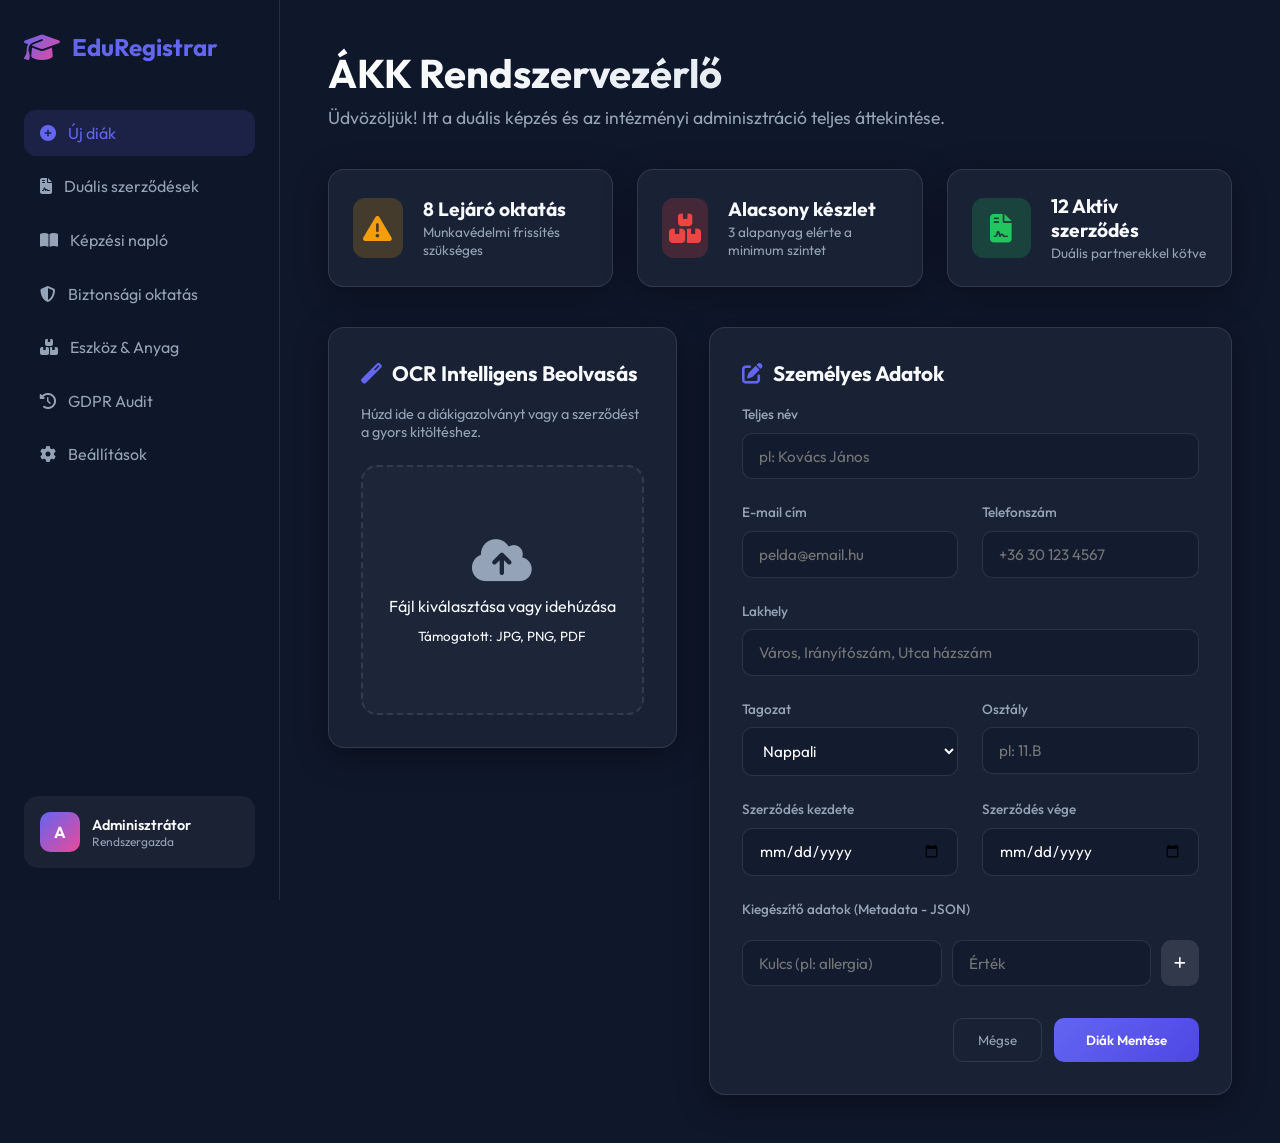
==== index.html @ 6812e7cc "Initial commit for Tiszalöki ÁKK system" ====
<!DOCTYPE html>
<html lang="hu">
<head>
    <meta charset="UTF-8">
    <meta name="viewport" content="width=device-width, initial-scale=1.0">
    <title>Iskolai Nyilvántartó - Adatbevitel</title>
    <link rel="stylesheet" href="styles.css">
    <link href="https://fonts.googleapis.com/css2?family=Outfit:wght@300;400;600;700&display=swap" rel="stylesheet">
    <link rel="stylesheet" href="https://cdnjs.cloudflare.com/ajax/libs/font-awesome/6.4.0/css/all.min.css">
</head>
<body>
    <div class="app-container">
        <!-- Sidebar -->
        <aside class="sidebar">
            <div class="logo">
                <i class="fas fa-graduation-cap"></i>
                <span>EduRegistrar</span>
            </div>
            <nav>
                <a href="#" class="active"><i class="fas fa-plus-circle"></i> Új diák</a>
                <a href="#"><i class="fas fa-file-contract"></i> Duális szerződések</a>
                <a href="#"><i class="fas fa-book-open"></i> Képzési napló</a>
                <a href="#"><i class="fas fa-shield-alt"></i> Biztonsági oktatás</a>
                <a href="#"><i class="fas fa-boxes"></i> Eszköz & Anyag</a>
                <a href="#"><i class="fas fa-history"></i> GDPR Audit</a>
                <a href="#"><i class="fas fa-cog"></i> Beállítások</a>
            </nav>
            <div class="user-profile">
                <div class="avatar">A</div>
                <div class="info">
                    <span class="name">Adminisztrátor</span>
                    <span class="role">Rendszergazda</span>
                </div>
            </div>
        </aside>

        <!-- Main Content -->
        <main class="main-content">
            <header>
                <h1>ÁKK Rendszervezérlő</h1>
                <p>Üdvözöljük! Itt a duális képzés és az intézményi adminisztráció teljes áttekintése.</p>
            </header>

            <!-- Dashboard Shortcuts / Stats -->
            <div class="dashboard-stats">
                <div class="stat-card warning">
                    <i class="fas fa-exclamation-triangle"></i>
                    <div class="stat-info">
                        <h3>8 Lejáró oktatás</h3>
                        <p>Munkavédelmi frissítés szükséges</p>
                    </div>
                </div>
                <div class="stat-card danger">
                    <i class="fas fa-boxes"></i>
                    <div class="stat-info">
                        <h3>Alacsony készlet</h3>
                        <p>3 alapanyag elérte a minimum szintet</p>
                    </div>
                </div>
                <div class="stat-card success">
                    <i class="fas fa-file-contract"></i>
                    <div class="stat-info">
                        <h3>12 Aktív szerződés</h3>
                        <p>Duális partnerekkel kötve</p>
                    </div>
                </div>
            </div>

            <div class="content-grid">
                <!-- Left Side: OCR Upload -->
                <section class="ocr-section">
                    <div class="card">
                        <h3><i class="fas fa-magic"></i> OCR Intelligens Beolvasás</h3>
                        <p>Húzd ide a diákigazolványt vagy a szerződést a gyors kitöltéshez.</p>
                        
                        <div class="drop-zone" id="dropZone">
                            <i class="fas fa-cloud-upload-alt"></i>
                            <span>Fájl kiválasztása vagy idehúzása</span>
                            <small>Támogatott: JPG, PNG, PDF</small>
                            <input type="file" id="fileInput" hidden>
                        </div>

                        <div class="ocr-status" id="ocrStatus">
                            <div class="loader-container" id="ocrLoader" style="display:none;">
                                <div class="loader"></div>
                                <span id="ocrText">Elemzés folyamatban...</span>
                            </div>
                            <div class="success-msg" id="ocrSuccess" style="display:none;">
                                <i class="fas fa-check-circle"></i> Adatok sikeresen kinyerve!
                            </div>
                        </div>
                        
                        <div class="preview-container" id="previewContainer">
                            <!-- Image preview will appear here -->
                        </div>
                    </div>
                </section>

                <!-- Right Side: Manual Form -->
                <section class="form-section">
                    <div class="card">
                        <h3><i class="fas fa-edit"></i> Személyes Adatok</h3>
                        <form id="studentForm">
                            <div class="form-group">
                                <label for="nev">Teljes név</label>
                                <input type="text" id="nev" placeholder="pl: Kovács János" required>
                            </div>
                            
                            <div class="form-row">
                                <div class="form-group">
                                    <label for="email">E-mail cím</label>
                                    <input type="email" id="email" placeholder="pelda@email.hu" required>
                                </div>
                                <div class="form-group">
                                    <label for="telefon">Telefonszám</label>
                                    <input type="tel" id="telefon" placeholder="+36 30 123 4567">
                                </div>
                            </div>

                            <div class="form-group">
                                <label for="lakhely">Lakhely</label>
                                <input type="text" id="lakhely" placeholder="Város, Irányítószám, Utca házszám">
                            </div>

                            <div class="form-row">
                                <div class="form-group">
                                    <label for="tagozat">Tagozat</label>
                                    <select id="tagozat">
                                        <option value="nappali">Nappali</option>
                                        <option value="felnőtt">Felnőtt</option>
                                    </select>
                                </div>
                                <div class="form-group">
                                    <label for="osztaly">Osztály</label>
                                    <input type="text" id="osztaly" placeholder="pl: 11.B">
                                </div>
                            </div>

                            <div class="form-row">
                                <div class="form-group">
                                    <label for="szerzodes_kezdet">Szerződés kezdete</label>
                                    <input type="date" id="szerzodes_kezdet">
                                </div>
                                <div class="form-group">
                                    <label for="szerzodes_vege">Szerződés vége</label>
                                    <input type="date" id="szerzodes_vege">
                                </div>
                            </div>

                            <div class="form-group">
                                <label>Kiegészítő adatok (Metadata - JSON)</label>
                                <div class="metadata-tags" id="metadataTags">
                                    <!-- Dynamic tags -->
                                </div>
                                <div class="metadata-input">
                                    <input type="text" id="metaKey" placeholder="Kulcs (pl: allergia)">
                                    <input type="text" id="metaValue" placeholder="Érték">
                                    <button type="button" class="btn-secondary" id="addMeta"><i class="fas fa-plus"></i></button>
                                </div>
                            </div>

                            <div class="form-actions">
                                <button type="reset" class="btn-outline">Mégse</button>
                                <button type="submit" class="btn-primary">Diák Mentése</button>
                            </div>
                        </form>
                    </div>
                </section>
            </div>
        </main>
    </div>

    <script src="script.js"></script>
</body>
</html>
---- styles.css ----
:root {
    --primary: #6366f1;
    --primary-dark: #4f46e5;
    --secondary: #ec4899;
    --bg-main: #0f172a;
    --bg-card: rgba(30, 41, 59, 0.7);
    --text-main: #f8fafc;
    --text-dim: #94a3b8;
    --border: rgba(255, 255, 255, 0.1);
    --glass-shadow: 0 8px 32px 0 rgba(0, 0, 0, 0.37);
    --radius: 16px;
    --transition: all 0.3s cubic-bezier(0.4, 0, 0.2, 1);
}

* {
    margin: 0;
    padding: 0;
    box-sizing: border-box;
    font-family: 'Outfit', sans-serif;
}

body {
    background-color: var(--bg-main);
    color: var(--text-main);
    min-height: 100vh;
    overflow-x: hidden;
}

.app-container {
    display: flex;
    min-height: 100vh;
}

/* Sidebar Styling */
.sidebar {
    width: 280px;
    background: rgba(15, 23, 42, 0.95);
    backdrop-filter: blur(10px);
    border-right: 1px solid var(--border);
    padding: 2rem 1.5rem;
    display: flex;
    flex-direction: column;
    position: fixed;
    height: 100vh;
}

.logo {
    display: flex;
    align-items: center;
    gap: 12px;
    font-size: 1.5rem;
    font-weight: 700;
    color: var(--primary);
    margin-bottom: 3rem;
}

.logo i {
    font-size: 1.8rem;
    background: linear-gradient(135deg, var(--primary), var(--secondary));
    -webkit-background-clip: text;
    background-clip: text;
    -webkit-text-fill-color: transparent;
}

nav {
    display: flex;
    flex-direction: column;
    gap: 8px;
    flex: 1;
}

nav a {
    text-decoration: none;
    color: var(--text-dim);
    padding: 0.8rem 1rem;
    border-radius: 12px;
    display: flex;
    align-items: center;
    gap: 12px;
    transition: var(--transition);
}

nav a:hover, nav a.active {
    background: rgba(99, 102, 241, 0.15);
    color: var(--primary);
}

.user-profile {
    margin-top: auto;
    padding: 1rem;
    background: rgba(255, 255, 255, 0.05);
    border-radius: 14px;
    display: flex;
    align-items: center;
    gap: 12px;
}

.avatar {
    width: 40px;
    height: 40px;
    border-radius: 10px;
    background: linear-gradient(135deg, var(--primary), var(--secondary));
    display: grid;
    place-items: center;
    font-weight: bold;
}

.info span {
    display: block;
}

.info .name { font-size: 0.9rem; font-weight: 600; }
.info .role { font-size: 0.75rem; color: var(--text-dim); }

/* Main Content Styling */
.main-content {
    margin-left: 280px;
    flex: 1;
    padding: 3rem;
}

header {
    margin-bottom: 2.5rem;
}

header h1 {
    font-size: 2.5rem;
    margin-bottom: 0.5rem;
    background: linear-gradient(135deg, #fff 0%, #cbd5e1 100%);
    -webkit-background-clip: text;
    background-clip: text;
    -webkit-text-fill-color: transparent;
}

header p {
    color: var(--text-dim);
    font-size: 1.1rem;
}

/* Dashboard Stats */
.dashboard-stats {
    display: grid;
    grid-template-columns: repeat(3, 1fr);
    gap: 1.5rem;
    margin-bottom: 2.5rem;
}

.stat-card {
    background: var(--bg-card);
    border: 1px solid var(--border);
    border-radius: var(--radius);
    padding: 1.5rem;
    display: flex;
    align-items: center;
    gap: 1.25rem;
    box-shadow: var(--glass-shadow);
    transition: var(--transition);
}

.stat-card:hover { transform: translateY(-5px); }

.stat-card i {
    font-size: 1.8rem;
    width: 60px;
    height: 60px;
    border-radius: 12px;
    display: grid;
    place-items: center;
}

.stat-card.warning i { background: rgba(245, 158, 11, 0.2); color: #f59e0b; }
.stat-card.danger i { background: rgba(239, 68, 68, 0.2); color: #ef4444; }
.stat-card.success i { background: rgba(34, 197, 94, 0.2); color: #22c55e; }

.stat-info h3 { font-size: 1.2rem; margin-bottom: 2px; }
.stat-info p { color: var(--text-dim); font-size: 0.85rem; }

.content-grid {
    display: grid;
    grid-template-columns: 1fr 1.5fr;
    gap: 2rem;
}

/* Card & Form Styling */
.card {
    background: var(--bg-card);
    backdrop-filter: blur(12px);
    border: 1px solid var(--border);
    border-radius: var(--radius);
    padding: 2rem;
    box-shadow: var(--glass-shadow);
}

.card h3 {
    margin-bottom: 1.2rem;
    font-size: 1.3rem;
    display: flex;
    align-items: center;
    gap: 10px;
}

.card h3 i { color: var(--primary); }

.card p {
    color: var(--text-dim);
    font-size: 0.9rem;
    margin-bottom: 1.5rem;
}

/* OCR Section */
.drop-zone {
    height: 250px;
    border: 2px dashed var(--border);
    border-radius: var(--radius);
    display: flex;
    flex-direction: column;
    align-items: center;
    justify-content: center;
    gap: 12px;
    cursor: pointer;
    transition: var(--transition);
    background: rgba(255, 255, 255, 0.02);
}

.drop-zone:hover, .drop-zone.dragover {
    border-color: var(--primary);
    background: rgba(99, 102, 241, 0.05);
}

.drop-zone i {
    font-size: 3rem;
    color: var(--text-dim);
}

/* Form Styling */
.form-group {
    margin-bottom: 1.5rem;
}

.form-row {
    display: grid;
    grid-template-columns: 1fr 1fr;
    gap: 1.5rem;
}

label {
    display: block;
    font-size: 0.85rem;
    font-weight: 500;
    color: var(--text-dim);
    margin-bottom: 0.6rem;
}

input, select, textarea {
    width: 100%;
    background: rgba(15, 23, 42, 0.5);
    border: 1px solid var(--border);
    border-radius: 10px;
    padding: 0.8rem 1rem;
    color: #fff;
    font-size: 0.95rem;
    transition: var(--transition);
}

input:focus, select:focus {
    outline: none;
    border-color: var(--primary);
    box-shadow: 0 0 0 4px rgba(99, 102, 241, 0.15);
}

/* Multi-tags for Metadata */
.metadata-tags {
    display: flex;
    flex-wrap: wrap;
    gap: 8px;
    margin-bottom: 12px;
}

.tag {
    background: rgba(99, 102, 241, 0.2);
    color: var(--primary);
    padding: 4px 10px;
    border-radius: 20px;
    font-size: 0.8rem;
    display: flex;
    align-items: center;
    gap: 6px;
    border: 1px solid rgba(99, 102, 241, 0.3);
}

.tag i { cursor: pointer; }

.metadata-input {
    display: grid;
    grid-template-columns: 1fr 1fr auto;
    gap: 10px;
}

/* Buttons */
.btn-primary {
    background: linear-gradient(135deg, var(--primary), var(--primary-dark));
    color: #fff;
    border: none;
    padding: 0.8rem 2rem;
    border-radius: 10px;
    font-weight: 600;
    cursor: pointer;
    transition: var(--transition);
}

.btn-primary:hover {
    transform: translateY(-2px);
    box-shadow: 0 10px 20px -5px rgba(99, 102, 241, 0.5);
}

.btn-outline {
    background: transparent;
    border: 1px solid var(--border);
    color: var(--text-dim);
    padding: 0.8rem 1.5rem;
    border-radius: 10px;
    cursor: pointer;
    transition: var(--transition);
}

.btn-outline:hover {
    background: rgba(255, 255, 255, 0.05);
    color: #fff;
}

.btn-secondary {
    background: rgba(255, 255, 255, 0.1);
    color: #fff;
    border: none;
    padding: 0.8rem;
    border-radius: 10px;
    cursor: pointer;
}

.form-actions {
    display: flex;
    justify-content: flex-end;
    gap: 12px;
    margin-top: 2rem;
}

/* Loader Animation */
.loader-container {
    display: flex;
    flex-direction: column;
    align-items: center;
    gap: 15px;
    padding: 20px;
}

.loader {
    width: 40px;
    height: 40px;
    border: 4px solid var(--border);
    border-top: 4px solid var(--primary);
    border-radius: 50%;
    animation: spin 1s linear infinite;
}

@keyframes spin { 100% { transform: rotate(360deg); } }

.success-msg {
    color: #4ade80;
    text-align: center;
    font-weight: 600;
}

@media (max-width: 1024px) {
    .content-grid { grid-template-columns: 1fr; }
    .sidebar { width: 80px; padding: 1.5rem 0.5rem; }
    .sidebar .logo span, .sidebar nav a span, .sidebar .info, .sidebar .user-profile { display: none; }
    .main-content { margin-left: 80px; padding: 2rem; }
}
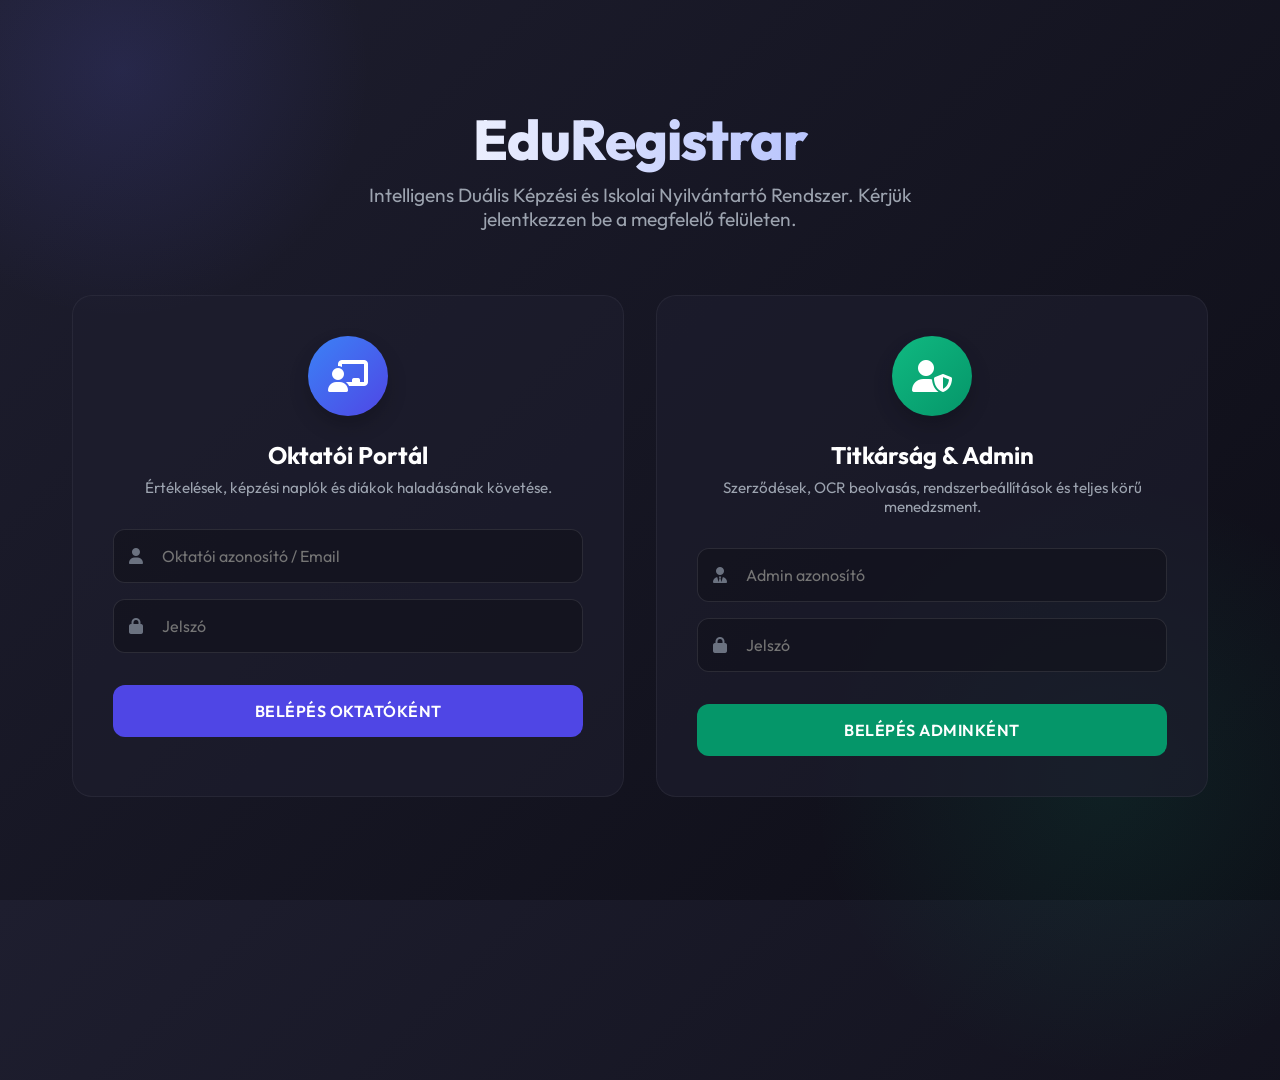
==== commit 08f30d05: "feat: landing page hozzaadasa kettos belepessel és oktatok bevezetese" ====
--- a/index.html
+++ b/index.html
@@ -3,173 +3,303 @@
 <head>
     <meta charset="UTF-8">
     <meta name="viewport" content="width=device-width, initial-scale=1.0">
-    <title>Iskolai Nyilvántartó - Adatbevitel</title>
+    <title>EduRegistrar - Iskolai Nyilvántartó Rendszer</title>
     <link rel="stylesheet" href="styles.css">
-    <link href="https://fonts.googleapis.com/css2?family=Outfit:wght@300;400;600;700&display=swap" rel="stylesheet">
+    <link href="https://fonts.googleapis.com/css2?family=Outfit:wght@300;400;600;700;800&display=swap" rel="stylesheet">
     <link rel="stylesheet" href="https://cdnjs.cloudflare.com/ajax/libs/font-awesome/6.4.0/css/all.min.css">
+    <style>
+        /* Landing Page Specifikus Stílusok */
+        body.landing-page {
+            background: linear-gradient(135deg, #1e1e2f 0%, #0d0d16 100%);
+            display: flex;
+            justify-content: center;
+            align-items: center;
+            min-height: 100vh;
+            margin: 0;
+            overflow: hidden;
+            font-family: 'Outfit', sans-serif;
+            position: relative;
+        }
+
+        /* Dekoratív Háttér Elemek */
+        .landing-page::before {
+            content: '';
+            position: absolute;
+            top: -20%;
+            left: -10%;
+            width: 500px;
+            height: 500px;
+            background: radial-gradient(circle, rgba(99, 102, 241, 0.15) 0%, transparent 70%);
+            border-radius: 50%;
+            z-index: 0;
+            animation: pulse-glow 8s infinite alternate;
+        }
+
+        .landing-page::after {
+            content: '';
+            position: absolute;
+            bottom: -20%;
+            right: -10%;
+            width: 600px;
+            height: 600px;
+            background: radial-gradient(circle, rgba(16, 185, 129, 0.1) 0%, transparent 70%);
+            border-radius: 50%;
+            z-index: 0;
+            animation: pulse-glow 12s infinite alternate reverse;
+        }
+
+        @keyframes pulse-glow {
+            0% { transform: scale(1); opacity: 0.8; }
+            100% { transform: scale(1.2); opacity: 1; }
+        }
+
+        .landing-container {
+            position: relative;
+            z-index: 1;
+            width: 100%;
+            max-width: 1200px;
+            display: flex;
+            flex-direction: column;
+            align-items: center;
+            padding: 2rem;
+        }
+
+        .landing-header {
+            text-align: center;
+            margin-bottom: 4rem;
+            animation: slideDown 0.8s ease-out;
+        }
+
+        .landing-header h1 {
+            font-size: 3.5rem;
+            font-weight: 800;
+            color: #ffffff;
+            margin-bottom: 0.5rem;
+            letter-spacing: -1px;
+            background: linear-gradient(to right, #ffffff, #a5b4fc);
+            -webkit-background-clip: text;
+            -webkit-text-fill-color: transparent;
+        }
+
+        .landing-header p {
+            font-size: 1.2rem;
+            color: #9ca3af;
+            max-width: 600px;
+            margin: 0 auto;
+        }
+
+        .login-grid {
+            display: grid;
+            grid-template-columns: repeat(auto-fit, minmax(320px, 1fr));
+            gap: 2rem;
+            width: 100%;
+            animation: slideUp 0.8s ease-out 0.2s both;
+        }
+
+        .login-card {
+            background: rgba(30, 30, 47, 0.6);
+            backdrop-filter: blur(16px);
+            -webkit-backdrop-filter: blur(16px);
+            border: 1px solid rgba(255, 255, 255, 0.05);
+            border-radius: 20px;
+            padding: 2.5rem;
+            text-align: center;
+            transition: all 0.4s cubic-bezier(0.175, 0.885, 0.32, 1.275);
+            position: relative;
+            overflow: hidden;
+        }
+
+        .login-card::before {
+            content: '';
+            position: absolute;
+            top: 0;
+            left: 0;
+            width: 100%;
+            height: 4px;
+            background: linear-gradient(90deg, transparent, rgba(255, 255, 255, 0.2), transparent);
+            transform: translateX(-100%);
+            transition: transform 0.6s ease;
+        }
+
+        .login-card:hover {
+            transform: translateY(-10px);
+            box-shadow: 0 20px 40px rgba(0, 0, 0, 0.4);
+            border-color: rgba(255, 255, 255, 0.1);
+        }
+
+        .login-card:hover::before {
+            transform: translateX(100%);
+        }
+
+        .login-icon-wrapper {
+            width: 80px;
+            height: 80px;
+            border-radius: 50%;
+            display: flex;
+            align-items: center;
+            justify-content: center;
+            margin: 0 auto 1.5rem;
+            font-size: 2rem;
+            box-shadow: 0 10px 20px rgba(0, 0, 0, 0.2);
+        }
+
+        .instructor-card .login-icon-wrapper {
+            background: linear-gradient(135deg, #3b82f6, #4f46e5);
+            color: white;
+        }
+
+        .admin-card .login-icon-wrapper {
+            background: linear-gradient(135deg, #10b981, #059669);
+            color: white;
+        }
+
+        .login-card h2 {
+            color: #ffffff;
+            font-size: 1.5rem;
+            margin-bottom: 0.5rem;
+        }
+
+        .login-card p {
+            color: #9ca3af;
+            font-size: 0.95rem;
+            margin-bottom: 2rem;
+        }
+
+        .login-form {
+            display: flex;
+            flex-direction: column;
+            gap: 1rem;
+        }
+
+        .input-group {
+            position: relative;
+        }
+
+        .input-group i {
+            position: absolute;
+            left: 1rem;
+            top: 50%;
+            transform: translateY(-50%);
+            color: #6b7280;
+            transition: color 0.3s;
+        }
+
+        .login-input {
+            width: 100%;
+            padding: 1rem 1rem 1rem 3rem;
+            background: rgba(15, 15, 22, 0.5);
+            border: 1px solid rgba(255, 255, 255, 0.1);
+            border-radius: 12px;
+            color: #ffffff;
+            font-family: inherit;
+            font-size: 1rem;
+            transition: all 0.3s;
+            box-sizing: border-box;
+        }
+
+        .login-input:focus {
+            outline: none;
+            border-color: #6366f1;
+            background: rgba(15, 15, 22, 0.8);
+            box-shadow: 0 0 0 3px rgba(99, 102, 241, 0.2);
+        }
+
+        .login-input:focus + i {
+            color: #6366f1;
+        }
+
+        .login-btn {
+            margin-top: 1rem;
+            padding: 1rem;
+            border: none;
+            border-radius: 12px;
+            font-weight: 600;
+            font-size: 1rem;
+            cursor: pointer;
+            transition: all 0.3s;
+            text-transform: uppercase;
+            letter-spacing: 0.5px;
+        }
+
+        .instructor-card .login-btn {
+            background: #4f46e5;
+            color: white;
+        }
+
+        .instructor-card .login-btn:hover {
+            background: #4338ca;
+            box-shadow: 0 5px 15px rgba(79, 70, 229, 0.4);
+        }
+
+        .admin-card .login-btn {
+            background: #059669;
+            color: white;
+        }
+
+        .admin-card .login-btn:hover {
+            background: #047857;
+            box-shadow: 0 5px 15px rgba(5, 150, 105, 0.4);
+        }
+
+        @keyframes slideDown {
+            from { transform: translateY(-30px); opacity: 0; }
+            to { transform: translateY(0); opacity: 1; }
+        }
+
+        @keyframes slideUp {
+            from { transform: translateY(40px); opacity: 0; }
+            to { transform: translateY(0); opacity: 1; }
+        }
+    </style>
 </head>
-<body>
-    <div class="app-container">
-        <!-- Sidebar -->
-        <aside class="sidebar">
-            <div class="logo">
-                <i class="fas fa-graduation-cap"></i>
-                <span>EduRegistrar</span>
+<body class="landing-page">
+    <div class="landing-container">
+        <header class="landing-header">
+            <h1>EduRegistrar</h1>
+            <p>Intelligens Duális Képzési és Iskolai Nyilvántartó Rendszer. Kérjük jelentkezzen be a megfelelő felületen.</p>
+        </header>
+
+        <div class="login-grid">
+            <!-- Oktatói Belépés -->
+            <div class="login-card instructor-card">
+                <div class="login-icon-wrapper">
+                    <i class="fas fa-chalkboard-teacher"></i>
+                </div>
+                <h2>Oktatói Portál</h2>
+                <p>Értékelések, képzési naplók és diákok haladásának követése.</p>
+                <form class="login-form" action="oktato_dashboard.html">
+                    <div class="input-group">
+                        <i class="fas fa-user"></i>
+                        <input type="text" class="login-input" placeholder="Oktatói azonosító / Email" required>
+                    </div>
+                    <div class="input-group">
+                        <i class="fas fa-lock"></i>
+                        <input type="password" class="login-input" placeholder="Jelszó" required>
+                    </div>
+                    <button type="submit" class="login-btn">Belépés Oktatóként</button>
+                </form>
             </div>
-            <nav>
-                <a href="#" class="active"><i class="fas fa-plus-circle"></i> Új diák</a>
-                <a href="#"><i class="fas fa-file-contract"></i> Duális szerződések</a>
-                <a href="#"><i class="fas fa-book-open"></i> Képzési napló</a>
-                <a href="#"><i class="fas fa-shield-alt"></i> Biztonsági oktatás</a>
-                <a href="#"><i class="fas fa-boxes"></i> Eszköz & Anyag</a>
-                <a href="#"><i class="fas fa-history"></i> GDPR Audit</a>
-                <a href="#"><i class="fas fa-cog"></i> Beállítások</a>
-            </nav>
-            <div class="user-profile">
-                <div class="avatar">A</div>
-                <div class="info">
-                    <span class="name">Adminisztrátor</span>
-                    <span class="role">Rendszergazda</span>
+
+            <!-- Adminisztrátori Belépés -->
+            <div class="login-card admin-card">
+                <div class="login-icon-wrapper">
+                    <i class="fas fa-user-shield"></i>
                 </div>
+                <h2>Titkárság & Admin</h2>
+                <p>Szerződések, OCR beolvasás, rendszerbeállítások és teljes körű menedzsment.</p>
+                <form class="login-form" action="admin_dashboard.html">
+                    <div class="input-group">
+                        <i class="fas fa-user-tie"></i>
+                        <input type="text" class="login-input" placeholder="Admin azonosító" required>
+                    </div>
+                    <div class="input-group">
+                        <i class="fas fa-lock"></i>
+                        <input type="password" class="login-input" placeholder="Jelszó" required>
+                    </div>
+                    <button type="submit" class="login-btn">Belépés Adminként</button>
+                </form>
             </div>
-        </aside>
-
-        <!-- Main Content -->
-        <main class="main-content">
-            <header>
-                <h1>ÁKK Rendszervezérlő</h1>
-                <p>Üdvözöljük! Itt a duális képzés és az intézményi adminisztráció teljes áttekintése.</p>
-            </header>
-
-            <!-- Dashboard Shortcuts / Stats -->
-            <div class="dashboard-stats">
-                <div class="stat-card warning">
-                    <i class="fas fa-exclamation-triangle"></i>
-                    <div class="stat-info">
-                        <h3>8 Lejáró oktatás</h3>
-                        <p>Munkavédelmi frissítés szükséges</p>
-                    </div>
-                </div>
-                <div class="stat-card danger">
-                    <i class="fas fa-boxes"></i>
-                    <div class="stat-info">
-                        <h3>Alacsony készlet</h3>
-                        <p>3 alapanyag elérte a minimum szintet</p>
-                    </div>
-                </div>
-                <div class="stat-card success">
-                    <i class="fas fa-file-contract"></i>
-                    <div class="stat-info">
-                        <h3>12 Aktív szerződés</h3>
-                        <p>Duális partnerekkel kötve</p>
-                    </div>
-                </div>
-            </div>
-
-            <div class="content-grid">
-                <!-- Left Side: OCR Upload -->
-                <section class="ocr-section">
-                    <div class="card">
-                        <h3><i class="fas fa-magic"></i> OCR Intelligens Beolvasás</h3>
-                        <p>Húzd ide a diákigazolványt vagy a szerződést a gyors kitöltéshez.</p>
-                        
-                        <div class="drop-zone" id="dropZone">
-                            <i class="fas fa-cloud-upload-alt"></i>
-                            <span>Fájl kiválasztása vagy idehúzása</span>
-                            <small>Támogatott: JPG, PNG, PDF</small>
-                            <input type="file" id="fileInput" hidden>
-                        </div>
-
-                        <div class="ocr-status" id="ocrStatus">
-                            <div class="loader-container" id="ocrLoader" style="display:none;">
-                                <div class="loader"></div>
-                                <span id="ocrText">Elemzés folyamatban...</span>
-                            </div>
-                            <div class="success-msg" id="ocrSuccess" style="display:none;">
-                                <i class="fas fa-check-circle"></i> Adatok sikeresen kinyerve!
-                            </div>
-                        </div>
-                        
-                        <div class="preview-container" id="previewContainer">
-                            <!-- Image preview will appear here -->
-                        </div>
-                    </div>
-                </section>
-
-                <!-- Right Side: Manual Form -->
-                <section class="form-section">
-                    <div class="card">
-                        <h3><i class="fas fa-edit"></i> Személyes Adatok</h3>
-                        <form id="studentForm">
-                            <div class="form-group">
-                                <label for="nev">Teljes név</label>
-                                <input type="text" id="nev" placeholder="pl: Kovács János" required>
-                            </div>
-                            
-                            <div class="form-row">
-                                <div class="form-group">
-                                    <label for="email">E-mail cím</label>
-                                    <input type="email" id="email" placeholder="pelda@email.hu" required>
-                                </div>
-                                <div class="form-group">
-                                    <label for="telefon">Telefonszám</label>
-                                    <input type="tel" id="telefon" placeholder="+36 30 123 4567">
-                                </div>
-                            </div>
-
-                            <div class="form-group">
-                                <label for="lakhely">Lakhely</label>
-                                <input type="text" id="lakhely" placeholder="Város, Irányítószám, Utca házszám">
-                            </div>
-
-                            <div class="form-row">
-                                <div class="form-group">
-                                    <label for="tagozat">Tagozat</label>
-                                    <select id="tagozat">
-                                        <option value="nappali">Nappali</option>
-                                        <option value="felnőtt">Felnőtt</option>
-                                    </select>
-                                </div>
-                                <div class="form-group">
-                                    <label for="osztaly">Osztály</label>
-                                    <input type="text" id="osztaly" placeholder="pl: 11.B">
-                                </div>
-                            </div>
-
-                            <div class="form-row">
-                                <div class="form-group">
-                                    <label for="szerzodes_kezdet">Szerződés kezdete</label>
-                                    <input type="date" id="szerzodes_kezdet">
-                                </div>
-                                <div class="form-group">
-                                    <label for="szerzodes_vege">Szerződés vége</label>
-                                    <input type="date" id="szerzodes_vege">
-                                </div>
-                            </div>
-
-                            <div class="form-group">
-                                <label>Kiegészítő adatok (Metadata - JSON)</label>
-                                <div class="metadata-tags" id="metadataTags">
-                                    <!-- Dynamic tags -->
-                                </div>
-                                <div class="metadata-input">
-                                    <input type="text" id="metaKey" placeholder="Kulcs (pl: allergia)">
-                                    <input type="text" id="metaValue" placeholder="Érték">
-                                    <button type="button" class="btn-secondary" id="addMeta"><i class="fas fa-plus"></i></button>
-                                </div>
-                            </div>
-
-                            <div class="form-actions">
-                                <button type="reset" class="btn-outline">Mégse</button>
-                                <button type="submit" class="btn-primary">Diák Mentése</button>
-                            </div>
-                        </form>
-                    </div>
-                </section>
-            </div>
-        </main>
+        </div>
     </div>
-
-    <script src="script.js"></script>
 </body>
 </html>
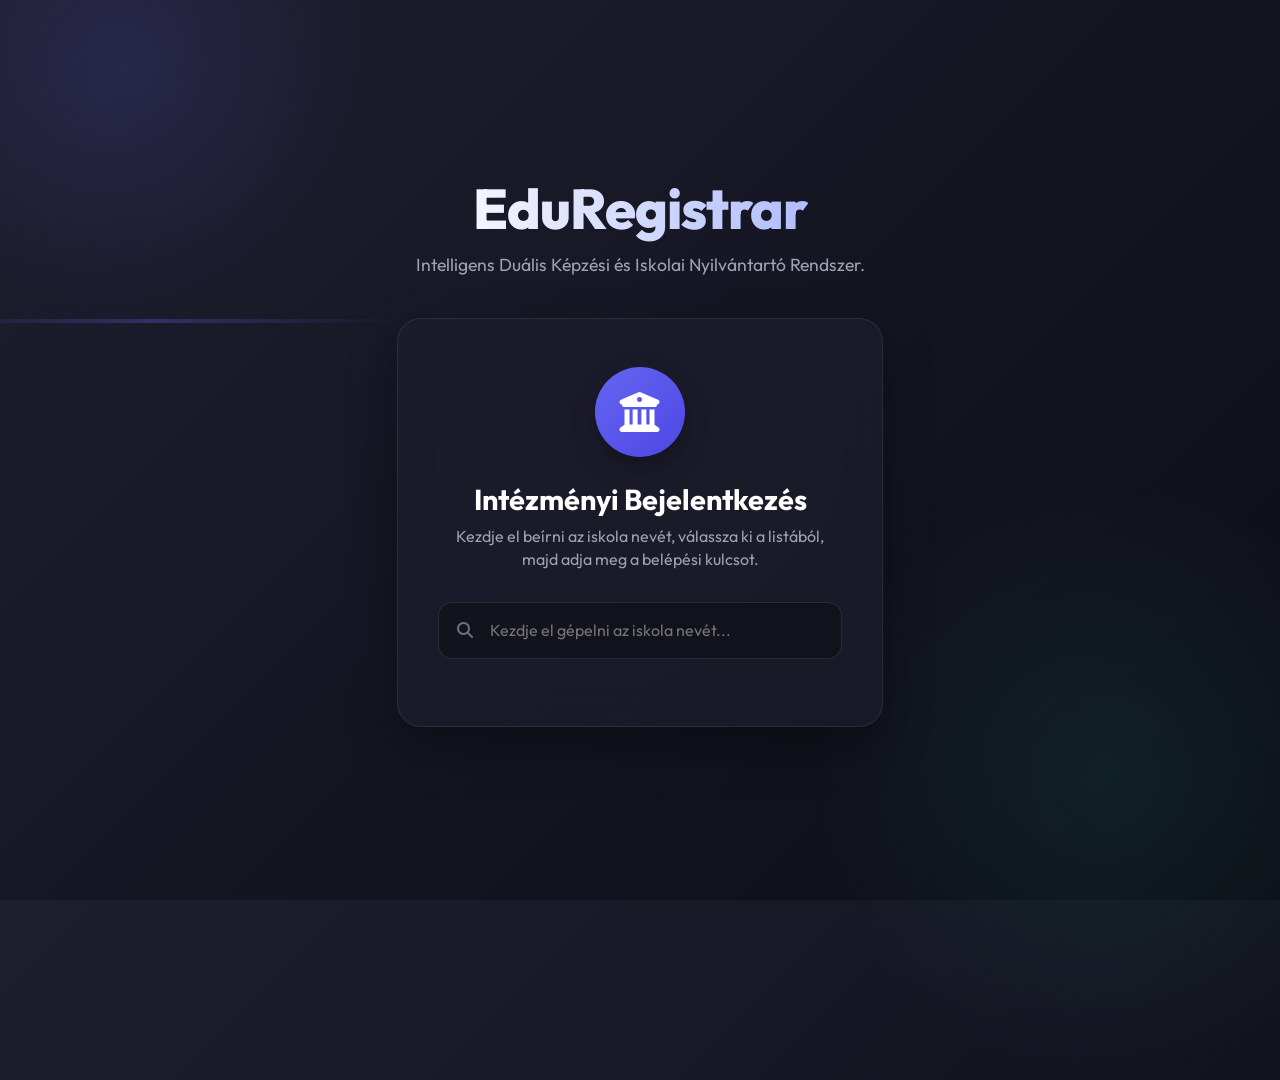
==== commit 5b435e38: "iskolai_belepes" ====
--- a/index.html
+++ b/index.html
@@ -16,7 +16,7 @@
             align-items: center;
             min-height: 100vh;
             margin: 0;
-            overflow: hidden;
+            overflow-y: auto;
             font-family: 'Outfit', sans-serif;
             position: relative;
         }
@@ -57,16 +57,17 @@
             position: relative;
             z-index: 1;
             width: 100%;
-            max-width: 1200px;
+            max-width: 550px;
             display: flex;
             flex-direction: column;
             align-items: center;
             padding: 2rem;
+            box-sizing: border-box;
         }
 
         .landing-header {
             text-align: center;
-            margin-bottom: 4rem;
+            margin-bottom: 2.5rem;
             animation: slideDown 0.8s ease-out;
         }
 
@@ -74,7 +75,7 @@
             font-size: 3.5rem;
             font-weight: 800;
             color: #ffffff;
-            margin-bottom: 0.5rem;
+            margin: 0 0 0.5rem 0;
             letter-spacing: -1px;
             background: linear-gradient(to right, #ffffff, #a5b4fc);
             -webkit-background-clip: text;
@@ -82,31 +83,28 @@
         }
 
         .landing-header p {
-            font-size: 1.2rem;
+            font-size: 1.1rem;
             color: #9ca3af;
-            max-width: 600px;
+            max-width: 450px;
             margin: 0 auto;
-        }
-
-        .login-grid {
-            display: grid;
-            grid-template-columns: repeat(auto-fit, minmax(320px, 1fr));
-            gap: 2rem;
-            width: 100%;
+            line-height: 1.5;
+        }
+
+        .login-card {
+            background: rgba(30, 30, 47, 0.65);
+            backdrop-filter: blur(20px);
+            -webkit-backdrop-filter: blur(20px);
+            border: 1px solid rgba(255, 255, 255, 0.08);
+            border-radius: 24px;
+            padding: 3rem 2.5rem;
+            text-align: center;
+            transition: all 0.4s ease;
+            position: relative;
+            overflow: visible;
+            width: 100%;
+            box-shadow: 0 20px 50px rgba(0, 0, 0, 0.3);
+            box-sizing: border-box;
             animation: slideUp 0.8s ease-out 0.2s both;
-        }
-
-        .login-card {
-            background: rgba(30, 30, 47, 0.6);
-            backdrop-filter: blur(16px);
-            -webkit-backdrop-filter: blur(16px);
-            border: 1px solid rgba(255, 255, 255, 0.05);
-            border-radius: 20px;
-            padding: 2.5rem;
-            text-align: center;
-            transition: all 0.4s cubic-bezier(0.175, 0.885, 0.32, 1.275);
-            position: relative;
-            overflow: hidden;
         }
 
         .login-card::before {
@@ -116,15 +114,14 @@
             left: 0;
             width: 100%;
             height: 4px;
-            background: linear-gradient(90deg, transparent, rgba(255, 255, 255, 0.2), transparent);
+            background: linear-gradient(90deg, transparent, rgba(99, 102, 241, 0.3), transparent);
             transform: translateX(-100%);
             transition: transform 0.6s ease;
         }
 
         .login-card:hover {
-            transform: translateY(-10px);
-            box-shadow: 0 20px 40px rgba(0, 0, 0, 0.4);
-            border-color: rgba(255, 255, 255, 0.1);
+            border-color: rgba(99, 102, 241, 0.2);
+            box-shadow: 0 30px 60px rgba(0, 0, 0, 0.4);
         }
 
         .login-card:hover::before {
@@ -132,64 +129,60 @@
         }
 
         .login-icon-wrapper {
-            width: 80px;
-            height: 80px;
+            width: 90px;
+            height: 90px;
             border-radius: 50%;
             display: flex;
             align-items: center;
             justify-content: center;
             margin: 0 auto 1.5rem;
-            font-size: 2rem;
-            box-shadow: 0 10px 20px rgba(0, 0, 0, 0.2);
-        }
-
-        .instructor-card .login-icon-wrapper {
-            background: linear-gradient(135deg, #3b82f6, #4f46e5);
-            color: white;
-        }
-
-        .admin-card .login-icon-wrapper {
-            background: linear-gradient(135deg, #10b981, #059669);
+            font-size: 2.5rem;
+            box-shadow: 0 10px 25px rgba(0, 0, 0, 0.25);
+            background: linear-gradient(135deg, #6366f1, #4f46e5);
             color: white;
         }
 
         .login-card h2 {
             color: #ffffff;
-            font-size: 1.5rem;
-            margin-bottom: 0.5rem;
-        }
-
-        .login-card p {
+            font-size: 1.8rem;
+            margin: 0 0 0.5rem 0;
+            font-weight: 700;
+        }
+
+        .login-card p.card-desc {
             color: #9ca3af;
-            font-size: 0.95rem;
-            margin-bottom: 2rem;
+            font-size: 1rem;
+            margin: 0 0 2rem 0;
+            line-height: 1.4;
         }
 
         .login-form {
             display: flex;
             flex-direction: column;
-            gap: 1rem;
+            gap: 1.2rem;
+            text-align: left;
         }
 
         .input-group {
             position: relative;
         }
 
-        .input-group i {
+        .input-group i.input-icon {
             position: absolute;
-            left: 1rem;
+            left: 1.2rem;
             top: 50%;
             transform: translateY(-50%);
             color: #6b7280;
             transition: color 0.3s;
+            z-index: 10;
         }
 
         .login-input {
             width: 100%;
-            padding: 1rem 1rem 1rem 3rem;
-            background: rgba(15, 15, 22, 0.5);
+            padding: 1.1rem 1rem 1.1rem 3.2rem;
+            background: rgba(15, 15, 22, 0.6);
             border: 1px solid rgba(255, 255, 255, 0.1);
-            border-radius: 12px;
+            border-radius: 14px;
             color: #ffffff;
             font-family: inherit;
             font-size: 1rem;
@@ -200,45 +193,102 @@
         .login-input:focus {
             outline: none;
             border-color: #6366f1;
-            background: rgba(15, 15, 22, 0.8);
-            box-shadow: 0 0 0 3px rgba(99, 102, 241, 0.2);
+            background: rgba(15, 15, 22, 0.9);
+            box-shadow: 0 0 0 3px rgba(99, 102, 241, 0.25);
         }
 
         .login-input:focus + i {
             color: #6366f1;
         }
 
+        /* Autocomplete dropdown stílusok */
+        .autocomplete-wrapper {
+            position: relative;
+            width: 100%;
+        }
+
+        .autocomplete-items {
+            position: absolute;
+            border: 1px solid rgba(255, 255, 255, 0.1);
+            background: #1e1e2f;
+            border-radius: 14px;
+            z-index: 999;
+            top: 100%;
+            left: 0;
+            right: 0;
+            max-height: 220px;
+            overflow-y: auto;
+            margin-top: 8px;
+            box-shadow: 0 15px 35px rgba(0, 0, 0, 0.5);
+            backdrop-filter: blur(10px);
+            padding: 5px;
+        }
+
+        .autocomplete-item {
+            padding: 12px 16px;
+            cursor: pointer;
+            color: #e5e7eb;
+            font-size: 0.95rem;
+            transition: all 0.2s ease;
+            border-radius: 8px;
+            display: flex;
+            align-items: center;
+            gap: 10px;
+        }
+
+        .autocomplete-item i {
+            color: #818cf8;
+            font-size: 0.9rem;
+        }
+
+        .autocomplete-item:hover {
+            background-color: rgba(99, 102, 241, 0.25);
+            color: #ffffff;
+            transform: translateX(4px);
+        }
+
+        .autocomplete-no-result {
+            padding: 12px;
+            color: #9ca3af;
+            text-align: center;
+            font-style: italic;
+        }
+
+        /* Password section animáció */
+        #password-section {
+            max-height: 0;
+            opacity: 0;
+            overflow: hidden;
+            transition: all 0.5s cubic-bezier(0.4, 0, 0.2, 1);
+            display: flex;
+            flex-direction: column;
+            gap: 1.2rem;
+        }
+
         .login-btn {
-            margin-top: 1rem;
-            padding: 1rem;
+            padding: 1.1rem;
             border: none;
-            border-radius: 12px;
-            font-weight: 600;
+            border-radius: 14px;
+            font-weight: 700;
             font-size: 1rem;
             cursor: pointer;
             transition: all 0.3s;
             text-transform: uppercase;
-            letter-spacing: 0.5px;
-        }
-
-        .instructor-card .login-btn {
-            background: #4f46e5;
+            letter-spacing: 0.8px;
+            background: linear-gradient(90deg, #6366f1, #4f46e5);
             color: white;
-        }
-
-        .instructor-card .login-btn:hover {
-            background: #4338ca;
-            box-shadow: 0 5px 15px rgba(79, 70, 229, 0.4);
-        }
-
-        .admin-card .login-btn {
-            background: #059669;
-            color: white;
-        }
-
-        .admin-card .login-btn:hover {
-            background: #047857;
-            box-shadow: 0 5px 15px rgba(5, 150, 105, 0.4);
+            box-shadow: 0 5px 15px rgba(79, 70, 229, 0.3);
+            width: 100%;
+        }
+
+        .login-btn:hover {
+            background: linear-gradient(90deg, #4f46e5, #4338ca);
+            box-shadow: 0 8px 25px rgba(79, 70, 229, 0.5);
+            transform: translateY(-2px);
+        }
+
+        .login-btn:active {
+            transform: translateY(0);
         }
 
         @keyframes slideDown {
@@ -256,50 +306,175 @@
     <div class="landing-container">
         <header class="landing-header">
             <h1>EduRegistrar</h1>
-            <p>Intelligens Duális Képzési és Iskolai Nyilvántartó Rendszer. Kérjük jelentkezzen be a megfelelő felületen.</p>
+            <p>Intelligens Duális Képzési és Iskolai Nyilvántartó Rendszer.</p>
         </header>
 
-        <div class="login-grid">
-            <!-- Oktatói Belépés -->
-            <div class="login-card instructor-card">
-                <div class="login-icon-wrapper">
-                    <i class="fas fa-chalkboard-teacher"></i>
+        <!-- Központi Iskolai Bejelentkező Kártya -->
+        <div class="login-card">
+            <div class="login-icon-wrapper">
+                <i class="fas fa-university"></i>
+            </div>
+            <h2>Intézményi Bejelentkezés</h2>
+            <p class="card-desc">Kezdje el beírni az iskola nevét, válassza ki a listából, majd adja meg a belépési kulcsot.</p>
+            
+            <form class="login-form" id="login-form" autocomplete="off">
+                <!-- Autocomplete Iskola Kereső -->
+                <div class="autocomplete-wrapper">
+                    <div class="input-group">
+                        <i class="fas fa-search input-icon"></i>
+                        <input type="text" id="school-input" class="login-input" placeholder="Kezdje el gépelni az iskola nevét..." required autocomplete="off">
+                    </div>
+                    <div id="autocomplete-list" class="autocomplete-items" style="display: none;"></div>
                 </div>
-                <h2>Oktatói Portál</h2>
-                <p>Értékelések, képzési naplók és diákok haladásának követése.</p>
-                <form class="login-form" action="oktato_dashboard.html">
+
+                <!-- Animáltan Megjelenő Jelszó Mező és Gomb -->
+                <div id="password-section">
                     <div class="input-group">
-                        <i class="fas fa-user"></i>
-                        <input type="text" class="login-input" placeholder="Oktatói azonosító / Email" required>
+                        <i class="fas fa-lock input-icon"></i>
+                        <input type="password" id="password-input" class="login-input" placeholder="Belépési jelszó / API kulcs" required>
                     </div>
-                    <div class="input-group">
-                        <i class="fas fa-lock"></i>
-                        <input type="password" class="login-input" placeholder="Jelszó" required>
-                    </div>
-                    <button type="submit" class="login-btn">Belépés Oktatóként</button>
-                </form>
-            </div>
-
-            <!-- Adminisztrátori Belépés -->
-            <div class="login-card admin-card">
-                <div class="login-icon-wrapper">
-                    <i class="fas fa-user-shield"></i>
+                    <button type="submit" class="login-btn">Belépés az Intézménybe</button>
                 </div>
-                <h2>Titkárság & Admin</h2>
-                <p>Szerződések, OCR beolvasás, rendszerbeállítások és teljes körű menedzsment.</p>
-                <form class="login-form" action="admin_dashboard.html">
-                    <div class="input-group">
-                        <i class="fas fa-user-tie"></i>
-                        <input type="text" class="login-input" placeholder="Admin azonosító" required>
-                    </div>
-                    <div class="input-group">
-                        <i class="fas fa-lock"></i>
-                        <input type="password" class="login-input" placeholder="Jelszó" required>
-                    </div>
-                    <button type="submit" class="login-btn">Belépés Adminként</button>
-                </form>
-            </div>
+            </form>
         </div>
     </div>
+
+    <script>
+        let allSchools = [];
+        let selectedSchoolId = null;
+
+        const schoolInput = document.getElementById('school-input');
+        const autocompleteList = document.getElementById('autocomplete-list');
+        const passwordSection = document.getElementById('password-section');
+        const passwordInput = document.getElementById('password-input');
+        const loginForm = document.getElementById('login-form');
+
+        // Nyilvános iskolalista lekérése
+        async function fetchSchools() {
+            try {
+                const response = await fetch('/schools/public');
+                if (response.ok) {
+                    allSchools = await response.json();
+                } else {
+                    console.error("Nem sikerült lekérni a nyilvános iskolalistát");
+                }
+            } catch (err) {
+                console.error("Hálózati hiba az iskolalista lekérésekor:", err);
+            }
+        }
+
+        // Keresés és autocomplete megjelenítés
+        schoolInput.addEventListener('input', function() {
+            const val = this.value.trim().toLowerCase();
+            closeAllLists();
+            
+            // Ha a felhasználó szerkeszti az inputot, visszavonjuk a kiválasztást
+            if (selectedSchoolId) {
+                selectedSchoolId = null;
+                hidePasswordSection();
+            }
+
+            if (!val) return;
+
+            const filtered = allSchools.filter(school => 
+                school.nev.toLowerCase().includes(val)
+            );
+
+            if (filtered.length === 0) {
+                const noResultDiv = document.createElement('div');
+                noResultDiv.className = 'autocomplete-no-result';
+                noResultDiv.innerText = 'Nem található ilyen iskola';
+                autocompleteList.appendChild(noResultDiv);
+                autocompleteList.style.display = 'block';
+                return;
+            }
+
+            filtered.forEach(school => {
+                const item = document.createElement('div');
+                item.className = 'autocomplete-item';
+                item.innerHTML = `<i class="fas fa-graduation-cap"></i> <span>${school.nev}</span>`;
+                item.addEventListener('click', function() {
+                    schoolInput.value = school.nev;
+                    selectedSchoolId = school.id;
+                    closeAllLists();
+                    showPasswordSection();
+                });
+                autocompleteList.appendChild(item);
+            });
+
+            autocompleteList.style.display = 'block';
+        });
+
+        function closeAllLists() {
+            autocompleteList.innerHTML = '';
+            autocompleteList.style.display = 'none';
+        }
+
+        function showPasswordSection() {
+            passwordSection.style.maxHeight = '200px';
+            passwordSection.style.opacity = '1';
+            passwordInput.setAttribute('required', 'true');
+            // Fókusz a jelszómezőre
+            setTimeout(() => passwordInput.focus(), 300);
+        }
+
+        function hidePasswordSection() {
+            passwordSection.style.maxHeight = '0';
+            passwordSection.style.opacity = '0';
+            passwordInput.removeAttribute('required');
+            passwordInput.value = '';
+        }
+
+        // Kattintásra bezárjuk a listát
+        document.addEventListener('click', function(e) {
+            if (e.target !== schoolInput && e.target !== autocompleteList) {
+                closeAllLists();
+            }
+        });
+
+        // Belépés elküldése
+        loginForm.addEventListener('submit', async function(e) {
+            e.preventDefault();
+            if (!selectedSchoolId) {
+                alert("Kérjük válasszon ki egy intézményt a javaslatok közül!");
+                return;
+            }
+
+            const password = passwordInput.value;
+
+            try {
+                const response = await fetch('/login/school', {
+                    method: 'POST',
+                    headers: {
+                        'Content-Type': 'application/json'
+                    },
+                    body: JSON.stringify({
+                        school_id: selectedSchoolId,
+                        password: password
+                    })
+                });
+
+                if (response.ok) {
+                    const data = await response.json();
+                    
+                    // Token és iskola név elmentése
+                    localStorage.setItem('token', data.access_token);
+                    localStorage.setItem('school_name', data.school_name);
+                    
+                    // Átirányítás az Admin Dashboardra
+                    window.location.href = 'admin_dashboard.html';
+                } else {
+                    const errorData = await response.json();
+                    alert(errorData.detail || "Sikertelen bejelentkezés! Ellenőrizze a kulcsot.");
+                }
+            } catch (err) {
+                console.error("Hiba a belépés során:", err);
+                alert("Hálózati hiba történt. Győződjön meg róla, hogy a szerver fut.");
+            }
+        });
+
+        // Iskolák betöltése indításkor
+        fetchSchools();
+    </script>
 </body>
 </html>
--- a/styles.css
+++ b/styles.css
@@ -371,8 +371,205 @@
 }
 
 @media (max-width: 1024px) {
-    .content-grid { grid-template-columns: 1fr; }
+    .content-grid { grid-template-columns: 1fr !important; }
     .sidebar { width: 80px; padding: 1.5rem 0.5rem; }
     .sidebar .logo span, .sidebar nav a span, .sidebar .info, .sidebar .user-profile { display: none; }
     .main-content { margin-left: 80px; padding: 2rem; }
 }
+
+@media (max-width: 768px) {
+    .app-container {
+        flex-direction: column;
+    }
+    .sidebar {
+        position: fixed;
+        top: 0;
+        left: 0;
+        width: 100% !important;
+        height: 60px !important;
+        flex-direction: row !important;
+        justify-content: space-between;
+        align-items: center;
+        z-index: 1000;
+        padding: 0 1rem !important;
+        border-right: none;
+        border-bottom: 1px solid var(--border);
+        background: var(--bg-main);
+    }
+    .sidebar .logo {
+        margin-bottom: 0 !important;
+    }
+    .sidebar .logo span {
+        display: block !important;
+        font-size: 1.2rem;
+    }
+    .sidebar nav {
+        display: flex;
+        flex-direction: row !important;
+        position: fixed;
+        bottom: 0;
+        left: 0;
+        width: 100%;
+        height: 65px;
+        background: rgba(15, 23, 42, 0.98);
+        backdrop-filter: blur(10px);
+        border-top: 1px solid var(--border);
+        padding: 0.5rem !important;
+        justify-content: space-around;
+        align-items: center;
+        z-index: 1001;
+        overflow-x: auto;
+        gap: 5px !important;
+    }
+    .sidebar nav a {
+        display: flex !important;
+        flex-direction: column !important;
+        align-items: center !important;
+        font-size: 0.5rem !important;
+        gap: 3px !important;
+        padding: 5px !important;
+        text-align: center;
+        min-width: 60px;
+    }
+    .sidebar nav a span {
+        display: block !important;
+    }
+    .sidebar nav a i {
+        font-size: 1.2rem !important;
+    }
+    .sidebar nav a[style*="margin-top: auto"], 
+    .sidebar nav a:nth-last-child(2) {
+        margin-top: 0 !important;
+    }
+    .sidebar .user-profile {
+        display: none !important;
+    }
+    .main-content {
+        margin-left: 0 !important;
+        margin-top: 60px;
+        margin-bottom: 70px;
+        padding: 1rem !important;
+    }
+    header h1 {
+        font-size: 1.8rem !important;
+    }
+    header p {
+        font-size: 0.9rem;
+    }
+    .card {
+        padding: 1.2rem !important;
+    }
+    .form-row {
+        grid-template-columns: 1fr !important;
+        gap: 1rem !important;
+    }
+    /* Ensure long lists scrolling horizontally instead of breaking layout */
+    .admin-tab-btn {
+        font-size: 0.75rem;
+        padding: 8px 12px !important;
+    }
+    /* Auto scrollable container around tables */
+    div[style*="background: rgba(30, 41, 59, 0.5)"] {
+        overflow-x: auto;
+        -webkit-overflow-scrolling: touch;
+    }
+}
+
+/* Modal Styling - Enhanced Popup */
+.modal {
+    display: none; /* JS will set to flex */
+    position: fixed;
+    z-index: 10000;
+    left: 0;
+    top: 0;
+    width: 100%;
+    height: 100%;
+    background-color: rgba(0, 0, 0, 0.75);
+    backdrop-filter: blur(8px);
+    align-items: center;
+    justify-content: center;
+    padding: 20px;
+}
+
+.modal-content {
+    background-color: #1e293b;
+    border: 1px solid rgba(255, 255, 255, 0.1);
+    border-radius: 20px;
+    width: 100%;
+    max-width: 580px;
+    max-height: 90vh;
+    overflow-y: auto;
+    box-shadow: 0 25px 50px -12px rgba(0, 0, 0, 0.5);
+    animation: modalPopIn 0.35s cubic-bezier(0.34, 1.56, 0.64, 1);
+    display: flex;
+    flex-direction: column;
+}
+
+@keyframes modalPopIn {
+    from { opacity: 0; transform: scale(0.9); }
+    to { opacity: 1; transform: scale(1); }
+}
+
+.modal-header {
+    display: flex;
+    justify-content: space-between;
+    align-items: center;
+    margin-bottom: 1.5rem;
+    padding: 1.5rem 2rem 1rem;
+    border-bottom: 1px solid rgba(255, 255, 255, 0.05);
+    position: sticky;
+    top: 0;
+    background: #1e293b;
+    z-index: 1;
+    border-radius: 20px 20px 0 0;
+    flex-shrink: 0;
+}
+
+.modal-header h2 {
+    font-size: 1.5rem;
+    font-weight: 700;
+    color: #fff;
+    background: linear-gradient(135deg, var(--primary), #818cf8);
+    -webkit-background-clip: text;
+    -webkit-text-fill-color: transparent;
+}
+
+.close-modal {
+    color: var(--text-dim);
+    font-size: 1.5rem;
+    font-weight: bold;
+    cursor: pointer;
+    transition: var(--transition);
+    line-height: 1;
+    padding: 4px 8px;
+    border-radius: 6px;
+}
+
+.close-modal:hover { color: #fff; background: rgba(255,255,255,0.1); }
+
+/* Modal form scrollable body */
+#studentForm {
+    padding: 0 2rem 1rem;
+    overflow-y: auto;
+    flex: 1;
+}
+
+/* Sticky bottom actions bar */
+#studentForm .form-actions {
+    position: sticky;
+    bottom: 0;
+    background: #1e293b;
+    padding: 1rem 0 0.5rem;
+    margin-top: 1rem;
+    border-top: 1px solid rgba(255,255,255,0.07);
+    z-index: 1;
+}
+
+/* Compact form groups inside modal */
+#studentForm .form-group {
+    margin-bottom: 1rem;
+}
+
+#studentForm .form-row {
+    gap: 1rem;
+}
